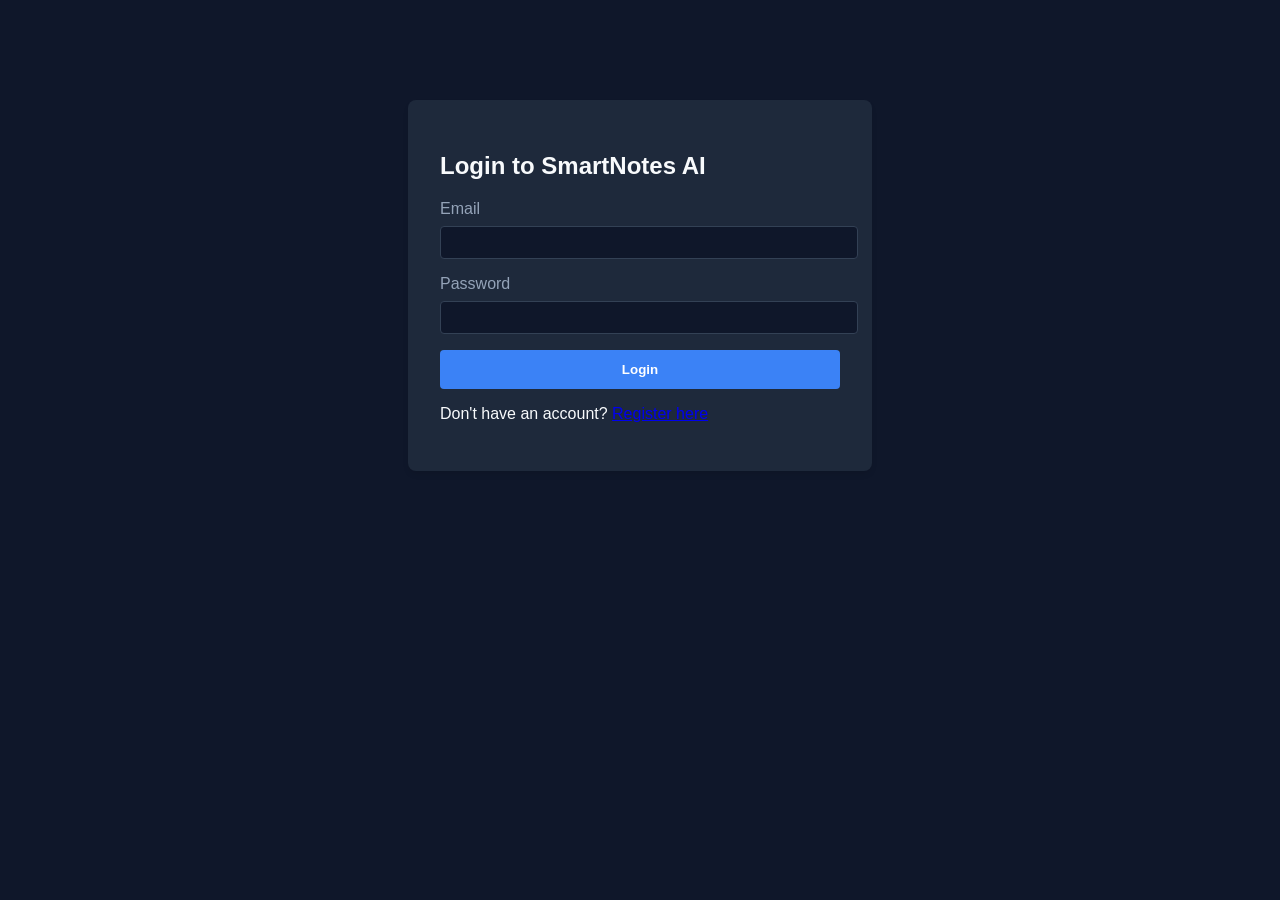
==== Web/index.html @ fc7d84e4 "add" ====
<!DOCTYPE html>
<html lang="en">
<head>
    <meta charset="UTF-8">
    <meta name="viewport" content="width=device-width, initial-scale=1.0">
    <title>SmartNotes AI - Dashboard</title>
    <link rel="stylesheet" href="css/style.css">
</head>
<body>
    <header class="navbar">
        <h1>SmartNotes AI</h1>
        <button id="logoutBtn" class="btn btn-secondary">Logout</button>
    </header>
    <main class="dashboard">
        <section class="stats-panel">
            <div class="stat-card"><h3>Documents</h3><p id="statDocs">0</p></div>
            <div class="stat-card"><h3>Quizzes</h3><p id="statQuizzes">0</p></div>
            <div class="stat-card"><h3>Avg Score</h3><p id="statScore">0%</p></div>
            <div class="stat-card"><h3>Streak</h3><p id="statStreak">0 Days</p></div>
        </section>
        
        <section class="documents-panel">
            <h2>Your Documents</h2>
            <div class="upload-section">
                <input type="file" id="pdfUpload" accept="application/pdf" />
                <button id="uploadBtn" class="btn">Upload PDF</button>
            </div>
            <div id="documentsList" class="doc-list">
                <!-- Document items will be rendered here -->
            </div>
        </section>

        <section class="study-panel">
            <h2>Due for Review</h2>
            <div id="dueList" class="due-list">
                <!-- Study plan items will be rendered here -->
            </div>
        </section>
    </main>
    <script src="js/app.js"></script>
</body>
</html>
---- Web/css/style.css ----
:root {
    --bg-color: #0f172a;
    --card-bg: #1e293b;
    --text-main: #f8fafc;
    --text-muted: #94a3b8;
    --primary: #3b82f6;
    --primary-hover: #2563eb;
    --danger: #ef4444;
}

body {
    margin: 0;
    font-family: 'Inter', -apple-system, sans-serif;
    background-color: var(--bg-color);
    color: var(--text-main);
}

.auth-container {
    max-width: 400px;
    margin: 100px auto;
    padding: 2rem;
    background: var(--card-bg);
    border-radius: 8px;
    box-shadow: 0 4px 6px -1px rgb(0 0 0 / 0.1);
}

.form-group {
    margin-bottom: 1rem;
}

.form-group label {
    display: block;
    margin-bottom: 0.5rem;
    color: var(--text-muted);
}

.form-group input {
    width: 100%;
    padding: 0.5rem;
    border: 1px solid #334155;
    background: #0f172a;
    color: white;
    border-radius: 4px;
}

.btn {
    width: 100%;
    padding: 0.75rem;
    background: var(--primary);
    color: white;
    border: none;
    border-radius: 4px;
    cursor: pointer;
    font-weight: bold;
    transition: background 0.2s;
}

.btn:hover {
    background: var(--primary-hover);
}

.btn-secondary {
    background: transparent;
    border: 1px solid var(--primary);
    width: auto;
}

.navbar {
    display: flex;
    justify-content: space-between;
    align-items: center;
    padding: 1rem 2rem;
    background: var(--card-bg);
    border-bottom: 1px solid #334155;
}

.dashboard {
    padding: 2rem;
    max-width: 1200px;
    margin: 0 auto;
}

.stats-panel {
    display: grid;
    grid-template-columns: repeat(auto-fit, minmax(200px, 1fr));
    gap: 1rem;
    margin-bottom: 2rem;
}

.stat-card {
    background: var(--card-bg);
    padding: 1.5rem;
    border-radius: 8px;
    text-align: center;
}

.stat-card h3 { margin: 0; font-size: 1rem; color: var(--text-muted); }
.stat-card p { margin: 0.5rem 0 0; font-size: 2rem; font-weight: bold; color: var(--primary); }

.documents-panel, .study-panel {
    background: var(--card-bg);
    padding: 2rem;
    border-radius: 8px;
    margin-bottom: 2rem;
}

.upload-section {
    margin-bottom: 1.5rem;
    display: flex;
    gap: 1rem;
}
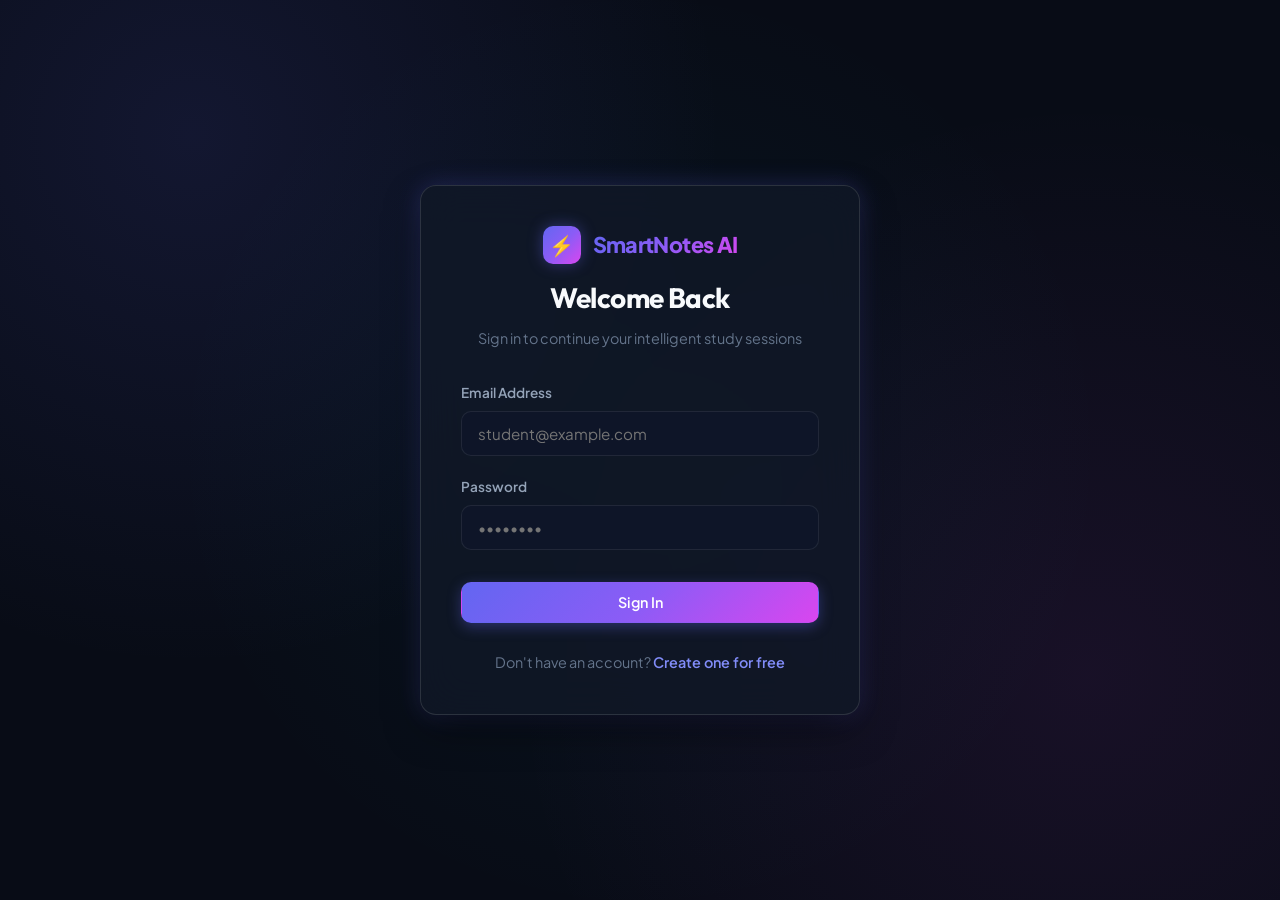
==== commit 5b1c3938: "ass" ====
--- a/Web/index.html
+++ b/Web/index.html
@@ -3,40 +3,316 @@
 <head>
     <meta charset="UTF-8">
     <meta name="viewport" content="width=device-width, initial-scale=1.0">
-    <title>SmartNotes AI - Dashboard</title>
+    <title>SmartNotes AI - Intelligent PDF Learning Platform</title>
     <link rel="stylesheet" href="css/style.css">
 </head>
 <body>
-    <header class="navbar">
-        <h1>SmartNotes AI</h1>
-        <button id="logoutBtn" class="btn btn-secondary">Logout</button>
-    </header>
-    <main class="dashboard">
-        <section class="stats-panel">
-            <div class="stat-card"><h3>Documents</h3><p id="statDocs">0</p></div>
-            <div class="stat-card"><h3>Quizzes</h3><p id="statQuizzes">0</p></div>
-            <div class="stat-card"><h3>Avg Score</h3><p id="statScore">0%</p></div>
-            <div class="stat-card"><h3>Streak</h3><p id="statStreak">0 Days</p></div>
-        </section>
-        
-        <section class="documents-panel">
-            <h2>Your Documents</h2>
-            <div class="upload-section">
-                <input type="file" id="pdfUpload" accept="application/pdf" />
-                <button id="uploadBtn" class="btn">Upload PDF</button>
-            </div>
-            <div id="documentsList" class="doc-list">
-                <!-- Document items will be rendered here -->
-            </div>
-        </section>
-
-        <section class="study-panel">
-            <h2>Due for Review</h2>
-            <div id="dueList" class="due-list">
-                <!-- Study plan items will be rendered here -->
-            </div>
-        </section>
-    </main>
+    <div class="app-container">
+        <!-- Top Navbar -->
+        <header class="navbar">
+            <div class="navbar-inner">
+                <div class="brand" onclick="navigateTo('dashboard')">
+                    <div class="brand-icon">⚡</div>
+                    <span class="brand-text">SmartNotes AI</span>
+                    <span class="brand-badge">PRO</span>
+                </div>
+                <div class="nav-actions">
+                    <button class="btn btn-secondary btn-sm" onclick="navigateTo('studyPlan')">📚 Study Plan</button>
+                    <div class="streak-pill" title="Consecutive learning streak">
+                        <span class="streak-flame">🔥</span>
+                        <span id="navStreak">0 Days</span>
+                    </div>
+                    <div class="user-profile">
+                        <div class="user-avatar" id="navAvatar">U</div>
+                        <span class="user-name" id="navUsername">User</span>
+                    </div>
+                    <button id="logoutBtn" class="btn btn-secondary btn-sm">Logout</button>
+                </div>
+            </div>
+        </header>
+
+        <main class="main-content">
+            <!-- ================= VIEW 1: DASHBOARD ================= -->
+            <div id="dashboardView" class="view-container active">
+                <!-- Stats Grid -->
+                <section class="stats-grid">
+                    <div class="stat-card">
+                        <div class="stat-icon-wrapper stat-icon-blue">📄</div>
+                        <div class="stat-details">
+                            <span class="stat-label">Documents Processed</span>
+                            <span class="stat-value" id="statDocs">0</span>
+                        </div>
+                    </div>
+                    <div class="stat-card">
+                        <div class="stat-icon-wrapper stat-icon-purple">🎯</div>
+                        <div class="stat-details">
+                            <span class="stat-label">Quizzes Completed</span>
+                            <span class="stat-value" id="statQuizzes">0</span>
+                        </div>
+                    </div>
+                    <div class="stat-card">
+                        <div class="stat-icon-wrapper stat-icon-green">📊</div>
+                        <div class="stat-details">
+                            <span class="stat-label">Average Score</span>
+                            <span class="stat-value" id="statScore">0%</span>
+                        </div>
+                    </div>
+                    <div class="stat-card">
+                        <div class="stat-icon-wrapper stat-icon-amber">🔥</div>
+                        <div class="stat-details">
+                            <span class="stat-label">Current Streak</span>
+                            <span class="stat-value" id="statStreak">0 Days</span>
+                        </div>
+                    </div>
+                </section>
+
+                <!-- PDF Upload Zone -->
+                <section class="section-panel">
+                    <div class="section-header">
+                        <div class="section-title-wrap">
+                            <h2 class="section-title">Upload Academic PDF</h2>
+                            <span class="section-badge">AI Map-Reduce Pipeline</span>
+                        </div>
+                    </div>
+
+                    <div class="upload-dropzone" id="uploadDropzone">
+                        <div class="upload-icon">📤</div>
+                        <div class="upload-title">Drop your academic PDF here or browse</div>
+                        <div class="upload-subtitle">Supports up to 50MB and ~150 pages. Instant text extraction, section detection & AI generation.</div>
+                        <input type="file" id="pdfUpload" class="upload-file-input" accept="application/pdf" />
+                        <button type="button" class="btn btn-primary" id="selectFileBtn">Select PDF File</button>
+                    </div>
+
+                    <div id="uploadStatusBox" class="upload-status-box">
+                        <span id="uploadSpinner">⏳</span>
+                        <span id="uploadStatusText">Processing upload...</span>
+                    </div>
+                </section>
+
+                <!-- Documents Grid Section -->
+                <section class="section-panel">
+                    <div class="section-header">
+                        <div class="section-title-wrap">
+                            <h2 class="section-title">Your Documents</h2>
+                            <span class="section-badge" id="docCountBadge">0 Total</span>
+                        </div>
+                        <button class="btn btn-secondary btn-sm" onclick="loadDashboard()">🔄 Refresh</button>
+                    </div>
+                    <div id="documentsGrid" class="doc-grid">
+                        <!-- Rendered by JS -->
+                    </div>
+                </section>
+
+                <!-- Due for Review (SM-2 Spaced Repetition) -->
+                <section class="section-panel">
+                    <div class="section-header">
+                        <div class="section-title-wrap">
+                            <h2 class="section-title">Due for Review (SM-2 Spaced Repetition)</h2>
+                            <span class="section-badge" id="dueCountBadge">0 Due</span>
+                        </div>
+                        <button class="btn btn-secondary btn-sm" onclick="navigateTo('studyPlan')">View Full Schedule →</button>
+                    </div>
+                    <div id="dueGrid" class="due-grid">
+                        <!-- Rendered by JS -->
+                    </div>
+                </section>
+
+                <!-- Recent Quiz Attempts -->
+                <section class="section-panel" id="recentAttemptsSection">
+                    <div class="section-header">
+                        <div class="section-title-wrap">
+                            <h2 class="section-title">Recent Quiz Performance</h2>
+                            <span class="section-badge">Mastery Progress</span>
+                        </div>
+                    </div>
+                    <div id="recentAttemptsList" class="doc-list">
+                        <!-- Rendered by JS -->
+                    </div>
+                </section>
+            </div>
+
+            <!-- ================= VIEW 2: DOCUMENT DETAIL ================= -->
+            <div id="documentDetailView" class="view-container">
+                <div class="detail-header">
+                    <span class="detail-nav-back" onclick="navigateTo('dashboard')">← Back to Dashboard</span>
+                </div>
+
+                <div class="detail-title-card">
+                    <div>
+                        <h2 id="detailDocTitle" style="font-size: 1.5rem; margin-bottom: 0.35rem;">Document Title</h2>
+                        <div class="doc-card-meta">
+                            <span id="detailPageCount">0 Pages</span>
+                            <span>•</span>
+                            <span id="detailSectionsCount">0 Sections</span>
+                            <span>•</span>
+                            <span id="detailCreatedAt">Uploaded: Date</span>
+                        </div>
+                    </div>
+                    <div id="detailStatusBadge"></div>
+                </div>
+
+                <!-- Tabs Navigation -->
+                <div class="tab-nav">
+                    <button class="tab-btn active" id="tabBtnNotes" onclick="switchDetailTab('notes')">📝 Structured Notes</button>
+                    <button class="tab-btn" id="tabBtnQuiz" onclick="switchDetailTab('quiz')">🎯 Mastery Quiz</button>
+                    <button class="tab-btn" id="tabBtnPlan" onclick="switchDetailTab('plan')">📅 Spaced Repetition Plan</button>
+                </div>
+
+                <!-- Tab 1: Notes Pane -->
+                <div class="tab-pane active" id="paneNotes">
+                    <div style="display: flex; justify-content: flex-end; margin-bottom: 1.25rem;">
+                        <button class="btn btn-secondary btn-sm" id="regenNotesBtn" onclick="regenerateNotes()">
+                            ✨ Regenerate Notes (AI)
+                        </button>
+                    </div>
+                    <div id="notesContainer">
+                        <!-- Notes rendered by JS -->
+                    </div>
+                </div>
+
+                <!-- Tab 2: Quiz Pane -->
+                <div class="tab-pane" id="paneQuiz">
+                    <div class="section-panel" style="text-align: center; padding: 2.5rem 1.5rem;">
+                        <h3 id="quizPaneTitle" style="font-size: 1.5rem; margin-bottom: 0.5rem;">Document Mastery Quiz</h3>
+                        <p style="color: var(--text-muted); margin-bottom: 1.5rem;" id="quizPaneSubtitle">
+                            Test your comprehension with auto-generated Multiple Choice and Short Answer questions.
+                        </p>
+                        <div style="display: flex; justify-content: center; gap: 1rem; flex-wrap: wrap;">
+                            <button class="btn btn-primary btn-lg" id="startQuizBtn" onclick="startQuizFromDetail()">
+                                🚀 Start Quiz Attempt
+                            </button>
+                            <button class="btn btn-secondary" onclick="regenerateQuiz()">
+                                🔄 Regenerate Questions (AI)
+                            </button>
+                        </div>
+                    </div>
+
+                    <div class="section-panel" style="margin-top: 1.5rem;">
+                        <h4 style="margin-bottom: 1rem;">Previous Quiz Attempts for this Document</h4>
+                        <div id="docQuizAttemptsList">
+                            <!-- Attempt history rendered by JS -->
+                        </div>
+                    </div>
+                </div>
+
+                <!-- Tab 3: Study Plan Pane -->
+                <div class="tab-pane" id="panePlan">
+                    <div class="section-panel">
+                        <h4 style="margin-bottom: 0.5rem;">Document Spaced Repetition Schedule</h4>
+                        <p style="color: var(--text-muted); font-size: 0.9rem; margin-bottom: 1.5rem;">
+                            Each section is tracked independently via the SuperMemo SM-2 algorithm. Complete quizzes or review sections to optimize retention intervals.
+                        </p>
+                        <div id="docStudyPlanGrid" class="due-grid">
+                            <!-- Items rendered by JS -->
+                        </div>
+                    </div>
+                </div>
+            </div>
+
+            <!-- ================= VIEW 3: ACTIVE QUIZ TAKING ================= -->
+            <div id="quizTakingView" class="view-container">
+                <div class="quiz-container">
+                    <div class="detail-header">
+                        <span class="detail-nav-back" onclick="exitQuiz()">← Exit Quiz</span>
+                        <span id="quizCounterText" style="font-weight: 700; color: var(--primary-light);">Question 1 of 6</span>
+                    </div>
+
+                    <div class="quiz-progress-bar-wrap">
+                        <div class="quiz-progress-bar" id="quizProgressBar"></div>
+                    </div>
+
+                    <!-- Question Card -->
+                    <div class="question-card" id="questionCard">
+                        <div class="question-meta-row">
+                            <span class="diff-badge diff-medium" id="qDiffBadge">MEDIUM</span>
+                            <span class="page-badge" id="qSectionBadge">Section</span>
+                            <span style="font-size: 0.8rem; color: var(--text-muted);" id="qTypeBadge">Multiple Choice</span>
+                        </div>
+
+                        <div class="question-prompt" id="qPromptText">
+                            What is the primary function of the core architecture?
+                        </div>
+
+                        <!-- Options for Multiple Choice -->
+                        <div class="options-container" id="qOptionsContainer">
+                            <!-- Rendered by JS -->
+                        </div>
+
+                        <!-- Input for Short Answer -->
+                        <div id="qShortAnswerContainer" style="display: none;">
+                            <label class="form-label">Type your explanation (graded semantically by Gemini):</label>
+                            <textarea class="short-answer-textarea" id="shortAnswerInput" placeholder="Enter your response here..."></textarea>
+                        </div>
+
+                        <!-- Action Button -->
+                        <div style="display: flex; justify-content: flex-end; margin-top: 1rem;">
+                            <button class="btn btn-primary" id="submitAnswerBtn" onclick="submitCurrentAnswer()">
+                                Submit Answer
+                            </button>
+                            <button class="btn btn-primary" id="nextQuestionBtn" onclick="nextQuestion()" style="display: none;">
+                                Next Question →
+                            </button>
+                        </div>
+
+                        <!-- Feedback Card -->
+                        <div class="feedback-card" id="answerFeedbackCard">
+                            <div class="feedback-title" id="feedbackTitle"></div>
+                            <div class="feedback-explanation" id="feedbackExplanation"></div>
+                        </div>
+                    </div>
+
+                    <!-- Completion Card (Shown at end) -->
+                    <div class="completion-card" id="quizCompletionCard" style="display: none;">
+                        <div class="trophy-icon">🏆</div>
+                        <h2 style="font-size: 2rem; margin-bottom: 0.5rem;">Quiz Complete!</h2>
+                        <div class="score-display" id="finalScoreDisplay">90%</div>
+                        <p id="finalScoreSummary" style="color: var(--text-muted); font-size: 1.05rem;">
+                            You answered 5 out of 6 questions correctly.
+                        </p>
+                        <div class="sm2-update-notice">
+                            <span>✨</span>
+                            <span>SM-2 Spaced Repetition study plan updated for this document!</span>
+                        </div>
+                        <div style="display: flex; justify-content: center; gap: 1rem;">
+                            <button class="btn btn-primary" onclick="returnFromQuiz()">View Document Notes</button>
+                            <button class="btn btn-secondary" onclick="navigateTo('dashboard')">Back to Dashboard</button>
+                        </div>
+                    </div>
+                </div>
+            </div>
+
+            <!-- ================= VIEW 4: FULL STUDY PLAN ================= -->
+            <div id="studyPlanView" class="view-container">
+                <div class="detail-header">
+                    <span class="detail-nav-back" onclick="navigateTo('dashboard')">← Back to Dashboard</span>
+                </div>
+
+                <div class="section-panel">
+                    <div class="section-header">
+                        <div class="section-title-wrap">
+                            <h2 class="section-title">Personalized Spaced Repetition Schedule</h2>
+                            <span class="section-badge">SuperMemo SM-2</span>
+                        </div>
+                        <div style="display: flex; gap: 0.5rem;">
+                            <button class="btn btn-secondary btn-sm active" id="filterDueBtn" onclick="loadStudyPlanFilter('due')">Due Now</button>
+                            <button class="btn btn-secondary btn-sm" id="filterWeekBtn" onclick="loadStudyPlanFilter('week')">This Week</button>
+                            <button class="btn btn-secondary btn-sm" id="filterAllBtn" onclick="loadStudyPlanFilter('all')">All Items</button>
+                        </div>
+                    </div>
+                    <p style="color: var(--text-muted); font-size: 0.9rem; margin-bottom: 1.5rem;">
+                        Rate how well you recall each section to advance its repetition interval (Grade 0 = Complete Blackout, Grade 5 = Perfect Recall).
+                    </p>
+                    <div id="allStudyPlanGrid" class="due-grid">
+                        <!-- Rendered by JS -->
+                    </div>
+                </div>
+            </div>
+        </main>
+    </div>
+
+    <!-- Toast Notification Container -->
+    <div class="toast-container" id="toastContainer"></div>
+
     <script src="js/app.js"></script>
 </body>
 </html>
--- a/Web/css/style.css
+++ b/Web/css/style.css
@@ -1,111 +1,1205 @@
+@import url('https://fonts.googleapis.com/css2?family=Outfit:wght@400;500;600;700;800&family=Plus+Jakarta+Sans:wght@300;400;500;600;700&display=swap');
+
 :root {
-    --bg-color: #0f172a;
-    --card-bg: #1e293b;
-    --text-main: #f8fafc;
-    --text-muted: #94a3b8;
-    --primary: #3b82f6;
-    --primary-hover: #2563eb;
-    --danger: #ef4444;
+    --bg-base: #080c16;
+    --bg-surface: #0f172a;
+    --bg-card: rgba(18, 26, 45, 0.7);
+    --bg-card-hover: rgba(26, 38, 64, 0.85);
+    --bg-glass: rgba(15, 23, 42, 0.75);
+    
+    --border-subtle: rgba(255, 255, 255, 0.08);
+    --border-card: rgba(255, 255, 255, 0.12);
+    --border-focus: #6366f1;
+    
+    --primary: #6366f1;
+    --primary-light: #818cf8;
+    --primary-dark: #4f46e5;
+    --primary-gradient: linear-gradient(135deg, #6366f1 0%, #8b5cf6 50%, #d946ef 100%);
+    --card-gradient: linear-gradient(180deg, rgba(255, 255, 255, 0.03) 0%, rgba(255, 255, 255, 0) 100%);
+    
+    --accent-cyan: #06b6d4;
+    --accent-purple: #a855f7;
+    --accent-amber: #f59e0b;
+    --accent-emerald: #10b981;
+    --accent-rose: #f43f5e;
+    
+    --text-primary: #f8fafc;
+    --text-secondary: #94a3b8;
+    --text-muted: #64748b;
+    
+    --radius-sm: 6px;
+    --radius-md: 10px;
+    --radius-lg: 16px;
+    --radius-full: 9999px;
+    
+    --shadow-sm: 0 2px 8px rgba(0, 0, 0, 0.3);
+    --shadow-md: 0 8px 24px -4px rgba(0, 0, 0, 0.45);
+    --shadow-lg: 0 16px 40px -8px rgba(0, 0, 0, 0.6);
+    --shadow-glow: 0 0 25px rgba(99, 102, 241, 0.25);
+}
+
+* {
+    box-sizing: border-box;
+    margin: 0;
+    padding: 0;
 }
 
 body {
-    margin: 0;
-    font-family: 'Inter', -apple-system, sans-serif;
-    background-color: var(--bg-color);
-    color: var(--text-main);
-}
-
-.auth-container {
-    max-width: 400px;
-    margin: 100px auto;
-    padding: 2rem;
-    background: var(--card-bg);
-    border-radius: 8px;
-    box-shadow: 0 4px 6px -1px rgb(0 0 0 / 0.1);
-}
-
-.form-group {
+    background-color: var(--bg-base);
+    background-image: 
+        radial-gradient(circle at 15% 15%, rgba(99, 102, 241, 0.12) 0%, transparent 40%),
+        radial-gradient(circle at 85% 75%, rgba(217, 70, 239, 0.08) 0%, transparent 45%),
+        radial-gradient(circle at 50% 50%, rgba(6, 182, 212, 0.05) 0%, transparent 60%);
+    background-attachment: fixed;
+    color: var(--text-primary);
+    font-family: 'Plus Jakarta Sans', -apple-system, BlinkMacSystemFont, sans-serif;
+    font-size: 15px;
+    line-height: 1.6;
+    min-height: 100vh;
+    -webkit-font-smoothing: antialiased;
+}
+
+h1, h2, h3, h4, h5, h6 {
+    font-family: 'Outfit', sans-serif;
+    color: var(--text-primary);
+    font-weight: 700;
+    letter-spacing: -0.02em;
+}
+
+/* --- Layout --- */
+.app-container {
+    display: flex;
+    flex-direction: column;
+    min-height: 100vh;
+}
+
+.main-content {
+    flex: 1;
+    max-width: 1240px;
+    width: 100%;
+    margin: 0 auto;
+    padding: 2rem 1.5rem 4rem;
+}
+
+/* --- Navigation Bar --- */
+.navbar {
+    position: sticky;
+    top: 0;
+    z-index: 100;
+    background: rgba(8, 12, 22, 0.85);
+    backdrop-filter: blur(16px);
+    -webkit-backdrop-filter: blur(16px);
+    border-bottom: 1px solid var(--border-subtle);
+    padding: 0.85rem 1.75rem;
+}
+
+.navbar-inner {
+    max-width: 1240px;
+    margin: 0 auto;
+    display: flex;
+    align-items: center;
+    justify-content: space-between;
+}
+
+.brand {
+    display: flex;
+    align-items: center;
+    gap: 0.75rem;
+    text-decoration: none;
+    cursor: pointer;
+}
+
+.brand-icon {
+    width: 38px;
+    height: 38px;
+    border-radius: var(--radius-md);
+    background: var(--primary-gradient);
+    display: flex;
+    align-items: center;
+    justify-content: center;
+    font-size: 1.25rem;
+    box-shadow: 0 0 15px rgba(99, 102, 241, 0.4);
+}
+
+.brand-text {
+    font-size: 1.35rem;
+    font-weight: 800;
+    background: var(--primary-gradient);
+    -webkit-background-clip: text;
+    -webkit-text-fill-color: transparent;
+    letter-spacing: -0.03em;
+}
+
+.brand-badge {
+    font-size: 0.65rem;
+    padding: 0.15rem 0.45rem;
+    border-radius: var(--radius-full);
+    background: rgba(99, 102, 241, 0.15);
+    color: var(--primary-light);
+    border: 1px solid rgba(99, 102, 241, 0.3);
+    text-transform: uppercase;
+    font-weight: 700;
+}
+
+.nav-actions {
+    display: flex;
+    align-items: center;
+    gap: 1.25rem;
+}
+
+.streak-pill {
+    display: flex;
+    align-items: center;
+    gap: 0.4rem;
+    padding: 0.4rem 0.85rem;
+    background: rgba(245, 158, 11, 0.12);
+    border: 1px solid rgba(245, 158, 11, 0.3);
+    border-radius: var(--radius-full);
+    font-size: 0.85rem;
+    font-weight: 600;
+    color: var(--accent-amber);
+}
+
+.streak-flame {
+    animation: flamePulse 1.5s infinite alternate ease-in-out;
+}
+
+@keyframes flamePulse {
+    0% { transform: scale(1); filter: drop-shadow(0 0 2px #f59e0b); }
+    100% { transform: scale(1.2); filter: drop-shadow(0 0 8px #f59e0b); }
+}
+
+.user-profile {
+    display: flex;
+    align-items: center;
+    gap: 0.6rem;
+}
+
+.user-avatar {
+    width: 36px;
+    height: 36px;
+    border-radius: 50%;
+    background: linear-gradient(135deg, #3b82f6, #8b5cf6);
+    display: flex;
+    align-items: center;
+    justify-content: center;
+    font-weight: 700;
+    color: white;
+    font-size: 0.9rem;
+    border: 1px solid rgba(255, 255, 255, 0.2);
+}
+
+.user-name {
+    font-weight: 600;
+    font-size: 0.9rem;
+    color: var(--text-primary);
+}
+
+/* --- Buttons --- */
+.btn {
+    display: inline-flex;
+    align-items: center;
+    justify-content: center;
+    gap: 0.5rem;
+    padding: 0.65rem 1.25rem;
+    font-size: 0.9rem;
+    font-weight: 600;
+    font-family: inherit;
+    border-radius: var(--radius-md);
+    border: 1px solid transparent;
+    cursor: pointer;
+    transition: all 0.2s cubic-bezier(0.16, 1, 0.3, 1);
+    text-decoration: none;
+    outline: none;
+}
+
+.btn-primary {
+    background: var(--primary-gradient);
+    color: white;
+    box-shadow: 0 4px 14px rgba(99, 102, 241, 0.35);
+}
+
+.btn-primary:hover:not(:disabled) {
+    transform: translateY(-2px);
+    box-shadow: 0 6px 20px rgba(99, 102, 241, 0.5);
+    filter: brightness(1.08);
+}
+
+.btn-secondary {
+    background: rgba(255, 255, 255, 0.05);
+    color: var(--text-primary);
+    border-color: var(--border-card);
+}
+
+.btn-secondary:hover:not(:disabled) {
+    background: rgba(255, 255, 255, 0.1);
+    border-color: rgba(255, 255, 255, 0.25);
+    transform: translateY(-1px);
+}
+
+.btn-outline {
+    background: transparent;
+    border-color: var(--primary);
+    color: var(--primary-light);
+}
+
+.btn-outline:hover:not(:disabled) {
+    background: rgba(99, 102, 241, 0.12);
+}
+
+.btn-danger {
+    background: rgba(244, 63, 94, 0.1);
+    border-color: rgba(244, 63, 94, 0.3);
+    color: #fda4af;
+}
+
+.btn-danger:hover:not(:disabled) {
+    background: var(--accent-rose);
+    color: white;
+    box-shadow: 0 4px 14px rgba(244, 63, 94, 0.4);
+}
+
+.btn-sm {
+    padding: 0.4rem 0.8rem;
+    font-size: 0.8rem;
+    border-radius: var(--radius-sm);
+}
+
+.btn-lg {
+    padding: 0.9rem 1.8rem;
+    font-size: 1rem;
+    border-radius: var(--radius-lg);
+}
+
+.btn:disabled {
+    opacity: 0.55;
+    cursor: not-allowed;
+    transform: none !important;
+}
+
+/* --- Stat Cards Grid --- */
+.stats-grid {
+    display: grid;
+    grid-template-columns: repeat(auto-fit, minmax(240px, 1fr));
+    gap: 1.25rem;
+    margin-bottom: 2.25rem;
+}
+
+.stat-card {
+    background: var(--bg-card);
+    border: 1px solid var(--border-subtle);
+    border-radius: var(--radius-lg);
+    padding: 1.5rem;
+    backdrop-filter: blur(12px);
+    transition: all 0.25s ease;
+    display: flex;
+    align-items: center;
+    gap: 1.25rem;
+    position: relative;
+    overflow: hidden;
+}
+
+.stat-card::before {
+    content: '';
+    position: absolute;
+    top: 0;
+    left: 0;
+    right: 0;
+    height: 2px;
+    background: var(--primary-gradient);
+    opacity: 0;
+    transition: opacity 0.3s ease;
+}
+
+.stat-card:hover {
+    border-color: var(--border-card);
+    transform: translateY(-2px);
+    box-shadow: var(--shadow-md);
+}
+
+.stat-card:hover::before {
+    opacity: 1;
+}
+
+.stat-icon-wrapper {
+    width: 52px;
+    height: 52px;
+    border-radius: var(--radius-md);
+    display: flex;
+    align-items: center;
+    justify-content: center;
+    font-size: 1.6rem;
+    flex-shrink: 0;
+}
+
+.stat-icon-blue { background: rgba(59, 130, 246, 0.15); border: 1px solid rgba(59, 130, 246, 0.3); }
+.stat-icon-purple { background: rgba(168, 85, 247, 0.15); border: 1px solid rgba(168, 85, 247, 0.3); }
+.stat-icon-green { background: rgba(16, 185, 129, 0.15); border: 1px solid rgba(16, 185, 129, 0.3); }
+.stat-icon-amber { background: rgba(245, 158, 11, 0.15); border: 1px solid rgba(245, 158, 11, 0.3); }
+
+.stat-details {
+    display: flex;
+    flex-direction: column;
+}
+
+.stat-label {
+    font-size: 0.85rem;
+    font-weight: 600;
+    text-transform: uppercase;
+    letter-spacing: 0.05em;
+    color: var(--text-muted);
+}
+
+.stat-value {
+    font-size: 2rem;
+    font-weight: 800;
+    font-family: 'Outfit', sans-serif;
+    color: var(--text-primary);
+    line-height: 1.2;
+    margin-top: 0.15rem;
+}
+
+/* --- Section Panel --- */
+.section-panel {
+    background: var(--bg-card);
+    border: 1px solid var(--border-subtle);
+    border-radius: var(--radius-lg);
+    padding: 1.75rem;
+    backdrop-filter: blur(12px);
+    margin-bottom: 2rem;
+}
+
+.section-header {
+    display: flex;
+    align-items: center;
+    justify-content: space-between;
+    margin-bottom: 1.5rem;
+    flex-wrap: wrap;
+    gap: 1rem;
+}
+
+.section-title-wrap {
+    display: flex;
+    align-items: center;
+    gap: 0.75rem;
+}
+
+.section-title {
+    font-size: 1.35rem;
+    font-weight: 700;
+}
+
+.section-badge {
+    font-size: 0.75rem;
+    font-weight: 600;
+    padding: 0.2rem 0.6rem;
+    background: rgba(99, 102, 241, 0.15);
+    color: var(--primary-light);
+    border-radius: var(--radius-full);
+}
+
+/* --- Upload Dropzone --- */
+.upload-dropzone {
+    border: 2px dashed rgba(99, 102, 241, 0.35);
+    background: rgba(15, 23, 42, 0.5);
+    border-radius: var(--radius-lg);
+    padding: 2.5rem 1.5rem;
+    text-align: center;
+    cursor: pointer;
+    transition: all 0.25s ease;
+    margin-bottom: 1.5rem;
+    position: relative;
+}
+
+.upload-dropzone:hover, .upload-dropzone.dragover {
+    border-color: var(--primary-light);
+    background: rgba(99, 102, 241, 0.08);
+    box-shadow: 0 0 25px rgba(99, 102, 241, 0.15);
+}
+
+.upload-icon {
+    font-size: 2.75rem;
+    margin-bottom: 0.75rem;
+    display: inline-block;
+    filter: drop-shadow(0 4px 10px rgba(99, 102, 241, 0.4));
+}
+
+.upload-title {
+    font-size: 1.15rem;
+    font-weight: 700;
+    margin-bottom: 0.35rem;
+}
+
+.upload-subtitle {
+    color: var(--text-muted);
+    font-size: 0.85rem;
+    margin-bottom: 1.25rem;
+}
+
+.upload-file-input {
+    display: none;
+}
+
+.upload-status-box {
+    margin-top: 1rem;
+    padding: 0.85rem 1.25rem;
+    border-radius: var(--radius-md);
+    background: rgba(99, 102, 241, 0.12);
+    border: 1px solid rgba(99, 102, 241, 0.25);
+    font-size: 0.9rem;
+    display: none;
+    align-items: center;
+    gap: 0.75rem;
+}
+
+/* --- Documents Grid & List --- */
+.doc-grid {
+    display: grid;
+    grid-template-columns: repeat(auto-fill, minmax(340px, 1fr));
+    gap: 1.25rem;
+}
+
+.doc-card {
+    background: var(--bg-surface);
+    border: 1px solid var(--border-subtle);
+    border-radius: var(--radius-lg);
+    padding: 1.35rem;
+    transition: all 0.25s cubic-bezier(0.16, 1, 0.3, 1);
+    display: flex;
+    flex-direction: column;
+    justify-content: space-between;
+    position: relative;
+}
+
+.doc-card:hover {
+    border-color: var(--border-card);
+    transform: translateY(-3px);
+    box-shadow: var(--shadow-md);
+}
+
+.doc-card-top {
+    display: flex;
+    align-items: flex-start;
+    gap: 0.85rem;
     margin-bottom: 1rem;
 }
 
-.form-group label {
+.doc-file-icon {
+    font-size: 1.75rem;
+    flex-shrink: 0;
+    margin-top: 0.1rem;
+}
+
+.doc-card-content {
+    flex: 1;
+    min-width: 0;
+}
+
+.doc-card-title {
+    font-size: 1.05rem;
+    font-weight: 700;
+    white-space: nowrap;
+    overflow: hidden;
+    text-overflow: ellipsis;
+    color: var(--text-primary);
+    margin-bottom: 0.25rem;
+}
+
+.doc-card-meta {
+    display: flex;
+    align-items: center;
+    gap: 0.6rem;
+    font-size: 0.8rem;
+    color: var(--text-muted);
+}
+
+.doc-card-bottom {
+    display: flex;
+    align-items: center;
+    justify-content: space-between;
+    padding-top: 1rem;
+    border-top: 1px solid var(--border-subtle);
+    gap: 0.5rem;
+    flex-wrap: wrap;
+}
+
+.doc-actions-group {
+    display: flex;
+    gap: 0.4rem;
+}
+
+/* --- Status Badges --- */
+.status-badge {
+    display: inline-flex;
+    align-items: center;
+    gap: 0.35rem;
+    padding: 0.25rem 0.65rem;
+    font-size: 0.75rem;
+    font-weight: 700;
+    border-radius: var(--radius-full);
+    text-transform: uppercase;
+    letter-spacing: 0.04em;
+}
+
+.status-ready {
+    background: rgba(16, 185, 129, 0.15);
+    color: var(--accent-emerald);
+    border: 1px solid rgba(16, 185, 129, 0.3);
+}
+
+.status-uploaded {
+    background: rgba(56, 189, 248, 0.15);
+    color: var(--accent-cyan);
+    border: 1px solid rgba(56, 189, 248, 0.3);
+}
+
+.status-extracting, .status-generating {
+    background: rgba(245, 158, 11, 0.15);
+    color: var(--accent-amber);
+    border: 1px solid rgba(245, 158, 11, 0.3);
+    animation: pulseBorder 1.5s infinite;
+}
+
+.status-failed {
+    background: rgba(244, 63, 94, 0.15);
+    color: var(--accent-rose);
+    border: 1px solid rgba(244, 63, 94, 0.3);
+}
+
+@keyframes pulseBorder {
+    0%, 100% { border-color: rgba(245, 158, 11, 0.3); opacity: 0.85; }
+    50% { border-color: rgba(245, 158, 11, 0.8); opacity: 1; }
+}
+
+.status-dot {
+    width: 6px;
+    height: 6px;
+    border-radius: 50%;
+    background-color: currentColor;
+}
+
+/* --- Due For Review Cards --- */
+.due-grid {
+    display: grid;
+    grid-template-columns: repeat(auto-fill, minmax(280px, 1fr));
+    gap: 1rem;
+}
+
+.due-card {
+    background: rgba(15, 23, 42, 0.6);
+    border: 1px solid var(--border-subtle);
+    border-radius: var(--radius-md);
+    padding: 1.15rem;
+    display: flex;
+    flex-direction: column;
+    justify-content: space-between;
+    transition: all 0.2s ease;
+}
+
+.due-card:hover {
+    border-color: rgba(99, 102, 241, 0.4);
+    transform: translateY(-2px);
+}
+
+.due-doc-title {
+    font-size: 0.78rem;
+    color: var(--primary-light);
+    font-weight: 600;
+    margin-bottom: 0.2rem;
+    text-transform: uppercase;
+}
+
+.due-heading {
+    font-weight: 700;
+    font-size: 0.95rem;
+    color: var(--text-primary);
+    margin-bottom: 0.65rem;
+}
+
+.due-meta {
+    display: flex;
+    justify-content: space-between;
+    align-items: center;
+    font-size: 0.8rem;
+    color: var(--text-muted);
+    margin-bottom: 0.85rem;
+}
+
+.due-badge-urgent {
+    color: var(--accent-rose);
+    font-weight: 700;
+}
+
+/* --- SM-2 Review Buttons --- */
+.grade-buttons-group {
+    display: grid;
+    grid-template-columns: repeat(6, 1fr);
+    gap: 0.35rem;
+    margin-top: 0.75rem;
+}
+
+.grade-btn {
+    padding: 0.5rem 0.2rem;
+    font-size: 0.75rem;
+    font-weight: 700;
+    border-radius: var(--radius-sm);
+    border: 1px solid var(--border-subtle);
+    background: rgba(255, 255, 255, 0.05);
+    color: var(--text-primary);
+    cursor: pointer;
+    text-align: center;
+    transition: all 0.15s ease;
+}
+
+.grade-btn:hover {
+    transform: translateY(-2px);
+}
+
+.grade-0 { border-color: #ef4444; color: #fca5a5; }
+.grade-0:hover { background: #ef4444; color: white; }
+.grade-1 { border-color: #f97316; color: #fdba74; }
+.grade-1:hover { background: #f97316; color: white; }
+.grade-2 { border-color: #f59e0b; color: #fde68a; }
+.grade-2:hover { background: #f59e0b; color: black; }
+.grade-3 { border-color: #84cc16; color: #bef264; }
+.grade-3:hover { background: #84cc16; color: black; }
+.grade-4 { border-color: #10b981; color: #6ee7b7; }
+.grade-4:hover { background: #10b981; color: white; }
+.grade-5 { border-color: #06b6d4; color: #67e8f9; }
+.grade-5:hover { background: #06b6d4; color: black; }
+
+/* --- Document Detail View (SPA) --- */
+.view-container {
+    display: none;
+}
+
+.view-container.active {
     display: block;
-    margin-bottom: 0.5rem;
+    animation: fadeIn 0.25s cubic-bezier(0.16, 1, 0.3, 1);
+}
+
+@keyframes fadeIn {
+    from { opacity: 0; transform: translateY(8px); }
+    to { opacity: 1; transform: translateY(0); }
+}
+
+.detail-header {
+    display: flex;
+    align-items: center;
+    justify-content: space-between;
+    margin-bottom: 1.5rem;
+    flex-wrap: wrap;
+    gap: 1rem;
+}
+
+.detail-nav-back {
+    display: inline-flex;
+    align-items: center;
+    gap: 0.5rem;
+    color: var(--text-secondary);
+    text-decoration: none;
+    font-weight: 600;
+    cursor: pointer;
+    font-size: 0.9rem;
+    transition: color 0.2s;
+}
+
+.detail-nav-back:hover {
+    color: var(--primary-light);
+}
+
+.detail-title-card {
+    background: var(--bg-card);
+    border: 1px solid var(--border-subtle);
+    border-radius: var(--radius-lg);
+    padding: 1.5rem 1.75rem;
+    margin-bottom: 1.5rem;
+    display: flex;
+    align-items: center;
+    justify-content: space-between;
+    flex-wrap: wrap;
+    gap: 1rem;
+}
+
+/* --- Tabs --- */
+.tab-nav {
+    display: flex;
+    gap: 0.5rem;
+    border-bottom: 1px solid var(--border-subtle);
+    margin-bottom: 1.75rem;
+    overflow-x: auto;
+}
+
+.tab-btn {
+    padding: 0.85rem 1.4rem;
+    background: transparent;
+    border: none;
+    border-bottom: 2px solid transparent;
     color: var(--text-muted);
-}
-
-.form-group input {
-    width: 100%;
-    padding: 0.5rem;
-    border: 1px solid #334155;
-    background: #0f172a;
+    font-family: inherit;
+    font-size: 0.95rem;
+    font-weight: 600;
+    cursor: pointer;
+    transition: all 0.2s ease;
+    display: flex;
+    align-items: center;
+    gap: 0.5rem;
+    white-space: nowrap;
+}
+
+.tab-btn:hover {
+    color: var(--text-primary);
+}
+
+.tab-btn.active {
+    color: var(--primary-light);
+    border-bottom-color: var(--primary);
+    background: rgba(99, 102, 241, 0.05);
+}
+
+.tab-pane {
+    display: none;
+}
+
+.tab-pane.active {
+    display: block;
+}
+
+/* --- Notes Viewer & Markdown --- */
+.note-item {
+    background: var(--bg-surface);
+    border: 1px solid var(--border-subtle);
+    border-radius: var(--radius-lg);
+    padding: 1.75rem;
+    margin-bottom: 1.5rem;
+    box-shadow: var(--shadow-sm);
+}
+
+.note-item-header {
+    display: flex;
+    align-items: center;
+    justify-content: space-between;
+    margin-bottom: 1rem;
+    padding-bottom: 0.75rem;
+    border-bottom: 1px solid var(--border-subtle);
+}
+
+.note-item-title {
+    font-size: 1.25rem;
+    font-weight: 700;
+    color: var(--text-primary);
+}
+
+.page-badge {
+    font-size: 0.75rem;
+    padding: 0.2rem 0.55rem;
+    background: rgba(6, 182, 212, 0.15);
+    color: var(--accent-cyan);
+    border: 1px solid rgba(6, 182, 212, 0.3);
+    border-radius: var(--radius-full);
+    font-weight: 600;
+}
+
+.markdown-body {
+    line-height: 1.75;
+    color: #e2e8f0;
+}
+
+.markdown-body h2 {
+    font-size: 1.2rem;
+    margin: 1.25rem 0 0.5rem;
+    color: #93c5fd;
+    border-left: 3px solid var(--primary);
+    padding-left: 0.5rem;
+}
+
+.markdown-body h3 {
+    font-size: 1.05rem;
+    margin: 1rem 0 0.4rem;
+    color: #cbd5e1;
+}
+
+.markdown-body p {
+    margin-bottom: 0.85rem;
+}
+
+.markdown-body ul, .markdown-body ol {
+    margin-left: 1.5rem;
+    margin-bottom: 0.85rem;
+}
+
+.markdown-body li {
+    margin-bottom: 0.35rem;
+}
+
+.markdown-body blockquote {
+    border-left: 4px solid var(--accent-cyan);
+    background: rgba(6, 182, 212, 0.08);
+    padding: 0.75rem 1rem;
+    border-radius: 0 var(--radius-sm) var(--radius-sm) 0;
+    margin: 1rem 0;
+    font-style: italic;
+    color: #e0f2fe;
+}
+
+.markdown-body strong {
     color: white;
-    border-radius: 4px;
-}
-
-.btn {
-    width: 100%;
-    padding: 0.75rem;
+    font-weight: 700;
+}
+
+.markdown-body code {
+    background: rgba(0, 0, 0, 0.3);
+    border: 1px solid rgba(255, 255, 255, 0.1);
+    padding: 0.15rem 0.4rem;
+    border-radius: var(--radius-sm);
+    font-family: monospace;
+    font-size: 0.85em;
+    color: #f472b6;
+}
+
+/* --- Quiz Taking Screen --- */
+.quiz-container {
+    max-width: 800px;
+    margin: 0 auto;
+}
+
+.quiz-progress-bar-wrap {
+    background: rgba(255, 255, 255, 0.08);
+    height: 8px;
+    border-radius: var(--radius-full);
+    overflow: hidden;
+    margin-bottom: 1.5rem;
+}
+
+.quiz-progress-bar {
+    height: 100%;
+    background: var(--primary-gradient);
+    width: 0%;
+    transition: width 0.3s ease;
+}
+
+.question-card {
+    background: var(--bg-card);
+    border: 1px solid var(--border-card);
+    border-radius: var(--radius-lg);
+    padding: 2.25rem;
+    margin-bottom: 1.5rem;
+    box-shadow: var(--shadow-lg);
+}
+
+.question-meta-row {
+    display: flex;
+    align-items: center;
+    justify-content: space-between;
+    margin-bottom: 1.25rem;
+}
+
+.diff-badge {
+    padding: 0.2rem 0.6rem;
+    font-size: 0.75rem;
+    font-weight: 700;
+    border-radius: var(--radius-full);
+    text-transform: uppercase;
+}
+
+.diff-easy { background: rgba(16, 185, 129, 0.15); color: var(--accent-emerald); }
+.diff-medium { background: rgba(245, 158, 11, 0.15); color: var(--accent-amber); }
+.diff-hard { background: rgba(244, 63, 94, 0.15); color: var(--accent-rose); }
+
+.question-prompt {
+    font-size: 1.25rem;
+    font-weight: 700;
+    line-height: 1.5;
+    margin-bottom: 1.75rem;
+    color: var(--text-primary);
+}
+
+.options-container {
+    display: flex;
+    flex-direction: column;
+    gap: 0.75rem;
+    margin-bottom: 1.5rem;
+}
+
+.option-item {
+    display: flex;
+    align-items: center;
+    gap: 1rem;
+    padding: 1rem 1.25rem;
+    border: 1px solid var(--border-subtle);
+    border-radius: var(--radius-md);
+    background: rgba(15, 23, 42, 0.6);
+    cursor: pointer;
+    transition: all 0.2s ease;
+}
+
+.option-item:hover:not(.disabled) {
+    border-color: var(--primary);
+    background: rgba(99, 102, 241, 0.08);
+}
+
+.option-item.selected {
+    border-color: var(--primary-light);
+    background: rgba(99, 102, 241, 0.18);
+    box-shadow: 0 0 15px rgba(99, 102, 241, 0.2);
+}
+
+.option-letter {
+    width: 28px;
+    height: 28px;
+    border-radius: 50%;
+    background: rgba(255, 255, 255, 0.08);
+    display: flex;
+    align-items: center;
+    justify-content: center;
+    font-weight: 700;
+    font-size: 0.85rem;
+    flex-shrink: 0;
+}
+
+.option-item.selected .option-letter {
     background: var(--primary);
     color: white;
-    border: none;
-    border-radius: 4px;
-    cursor: pointer;
-    font-weight: bold;
-    transition: background 0.2s;
-}
-
-.btn:hover {
-    background: var(--primary-hover);
-}
-
-.btn-secondary {
-    background: transparent;
-    border: 1px solid var(--primary);
-    width: auto;
-}
-
-.navbar {
-    display: flex;
-    justify-content: space-between;
-    align-items: center;
-    padding: 1rem 2rem;
-    background: var(--card-bg);
-    border-bottom: 1px solid #334155;
-}
-
-.dashboard {
-    padding: 2rem;
-    max-width: 1200px;
-    margin: 0 auto;
-}
-
-.stats-panel {
-    display: grid;
-    grid-template-columns: repeat(auto-fit, minmax(200px, 1fr));
-    gap: 1rem;
+}
+
+.short-answer-textarea {
+    width: 100%;
+    min-height: 110px;
+    background: rgba(15, 23, 42, 0.8);
+    border: 1px solid var(--border-subtle);
+    border-radius: var(--radius-md);
+    padding: 1rem;
+    color: var(--text-primary);
+    font-family: inherit;
+    font-size: 0.95rem;
+    line-height: 1.5;
+    margin-bottom: 1.25rem;
+    resize: vertical;
+}
+
+.short-answer-textarea:focus {
+    outline: none;
+    border-color: var(--primary);
+    box-shadow: 0 0 15px rgba(99, 102, 241, 0.25);
+}
+
+.feedback-card {
+    border-radius: var(--radius-md);
+    padding: 1.25rem;
+    margin-bottom: 1.5rem;
+    display: none;
+    animation: fadeIn 0.3s ease;
+}
+
+.feedback-card.correct {
+    background: rgba(16, 185, 129, 0.12);
+    border: 1px solid rgba(16, 185, 129, 0.35);
+    color: #a7f3d0;
+}
+
+.feedback-card.incorrect {
+    background: rgba(244, 63, 94, 0.12);
+    border: 1px solid rgba(244, 63, 94, 0.35);
+    color: #fecdd3;
+}
+
+.feedback-title {
+    font-weight: 700;
+    font-size: 1rem;
+    margin-bottom: 0.35rem;
+    display: flex;
+    align-items: center;
+    gap: 0.5rem;
+}
+
+.feedback-explanation {
+    font-size: 0.9rem;
+    line-height: 1.5;
+    color: #e2e8f0;
+}
+
+/* --- Quiz Completion Summary --- */
+.completion-card {
+    text-align: center;
+    padding: 3rem 2rem;
+    background: var(--bg-card);
+    border: 1px solid var(--border-card);
+    border-radius: var(--radius-lg);
+    box-shadow: var(--shadow-lg);
+}
+
+.trophy-icon {
+    font-size: 4rem;
+    margin-bottom: 1rem;
+    display: inline-block;
+    filter: drop-shadow(0 0 20px rgba(245, 158, 11, 0.4));
+}
+
+.score-display {
+    font-size: 3.5rem;
+    font-weight: 800;
+    font-family: 'Outfit', sans-serif;
+    background: var(--primary-gradient);
+    -webkit-background-clip: text;
+    -webkit-text-fill-color: transparent;
+    margin-bottom: 0.5rem;
+}
+
+.sm2-update-notice {
+    display: inline-flex;
+    align-items: center;
+    gap: 0.5rem;
+    background: rgba(16, 185, 129, 0.12);
+    border: 1px solid rgba(16, 185, 129, 0.3);
+    border-radius: var(--radius-full);
+    padding: 0.4rem 1rem;
+    color: var(--accent-emerald);
+    font-size: 0.85rem;
+    font-weight: 600;
+    margin: 1.25rem 0 2rem;
+}
+
+/* --- Auth Pages --- */
+.auth-wrapper {
+    min-height: 100vh;
+    display: flex;
+    align-items: center;
+    justify-content: center;
+    padding: 2rem 1rem;
+}
+
+.auth-card {
+    width: 100%;
+    max-width: 440px;
+    background: rgba(17, 24, 39, 0.8);
+    border: 1px solid var(--border-card);
+    border-radius: var(--radius-lg);
+    padding: 2.5rem;
+    backdrop-filter: blur(20px);
+    box-shadow: var(--shadow-lg), var(--shadow-glow);
+}
+
+.auth-header {
+    text-align: center;
     margin-bottom: 2rem;
 }
 
-.stat-card {
-    background: var(--card-bg);
-    padding: 1.5rem;
-    border-radius: 8px;
+.auth-header h2 {
+    font-size: 1.75rem;
+    margin-top: 0.75rem;
+    margin-bottom: 0.35rem;
+}
+
+.auth-header p {
+    color: var(--text-muted);
+    font-size: 0.9rem;
+}
+
+.form-group {
+    margin-bottom: 1.25rem;
+}
+
+.form-label {
+    display: block;
+    margin-bottom: 0.45rem;
+    font-size: 0.85rem;
+    font-weight: 600;
+    color: var(--text-secondary);
+}
+
+.form-input {
+    width: 100%;
+    padding: 0.75rem 1rem;
+    background: rgba(15, 23, 42, 0.9);
+    border: 1px solid var(--border-subtle);
+    border-radius: var(--radius-md);
+    color: white;
+    font-family: inherit;
+    font-size: 0.95rem;
+    transition: all 0.2s;
+}
+
+.form-input:focus {
+    outline: none;
+    border-color: var(--primary);
+    box-shadow: 0 0 15px rgba(99, 102, 241, 0.25);
+}
+
+.auth-footer {
     text-align: center;
-}
-
-.stat-card h3 { margin: 0; font-size: 1rem; color: var(--text-muted); }
-.stat-card p { margin: 0.5rem 0 0; font-size: 2rem; font-weight: bold; color: var(--primary); }
-
-.documents-panel, .study-panel {
-    background: var(--card-bg);
-    padding: 2rem;
-    border-radius: 8px;
-    margin-bottom: 2rem;
-}
-
-.upload-section {
-    margin-bottom: 1.5rem;
-    display: flex;
-    gap: 1rem;
-}
+    margin-top: 1.75rem;
+    color: var(--text-muted);
+    font-size: 0.9rem;
+}
+
+.auth-footer a {
+    color: var(--primary-light);
+    text-decoration: none;
+    font-weight: 600;
+}
+
+.auth-footer a:hover {
+    text-decoration: underline;
+}
+
+/* --- Toast Notification --- */
+.toast-container {
+    position: fixed;
+    bottom: 1.5rem;
+    right: 1.5rem;
+    z-index: 1000;
+    display: flex;
+    flex-direction: column;
+    gap: 0.75rem;
+    pointer-events: none;
+}
+
+.toast {
+    pointer-events: auto;
+    background: rgba(15, 23, 42, 0.95);
+    border: 1px solid var(--border-card);
+    border-radius: var(--radius-md);
+    padding: 0.85rem 1.25rem;
+    box-shadow: var(--shadow-lg);
+    display: flex;
+    align-items: center;
+    gap: 0.75rem;
+    min-width: 280px;
+    max-width: 400px;
+    animation: toastSlideIn 0.3s ease;
+}
+
+@keyframes toastSlideIn {
+    from { transform: translateX(100%); opacity: 0; }
+    to { transform: translateX(0); opacity: 1; }
+}
+
+.toast-success { border-color: rgba(16, 185, 129, 0.5); }
+.toast-error { border-color: rgba(244, 63, 94, 0.5); }
+
+/* --- Responsive Adjustments --- */
+@media (max-width: 768px) {
+    .navbar {
+        padding: 0.75rem 1rem;
+    }
+    
+    .main-content {
+        padding: 1.25rem 1rem 3rem;
+    }
+    
+    .stats-grid {
+        grid-template-columns: 1fr;
+    }
+    
+    .doc-grid {
+        grid-template-columns: 1fr;
+    }
+    
+    .auth-card {
+        padding: 1.75rem;
+    }
+    
+    .question-card {
+        padding: 1.5rem;
+    }
+}
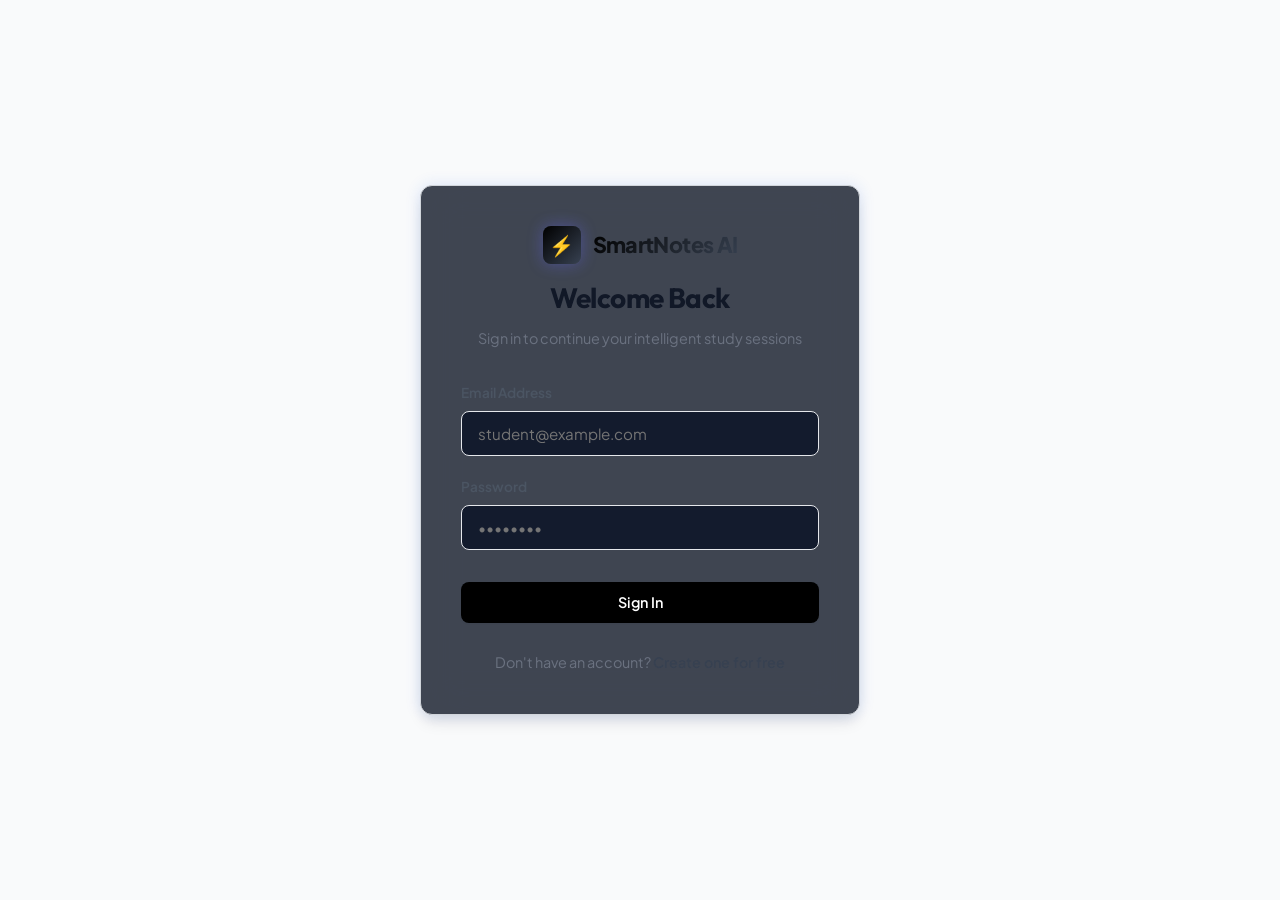
==== commit cb1d404b: "done" ====
--- a/Web/index.html
+++ b/Web/index.html
@@ -8,30 +8,51 @@
 </head>
 <body>
     <div class="app-container">
-        <!-- Top Navbar -->
-        <header class="navbar">
-            <div class="navbar-inner">
+        <!-- Sidebar Navigation -->
+        <aside class="sidebar">
+            <div class="sidebar-header">
                 <div class="brand" onclick="navigateTo('dashboard')">
                     <div class="brand-icon">⚡</div>
                     <span class="brand-text">SmartNotes AI</span>
-                    <span class="brand-badge">PRO</span>
-                </div>
+                </div>
+            </div>
+            
+            <nav class="sidebar-nav">
+                <div class="sidebar-link active" id="nav-dashboard" onclick="navigateTo('dashboard')">
+                    <span>📊</span> Dashboard
+                </div>
+                <div class="sidebar-link" id="nav-studyPlan" onclick="navigateTo('studyPlan')">
+                    <span>📚</span> Study Plan
+                </div>
+                <!-- Additional SaaS Links can go here -->
+                <div class="sidebar-link" onclick="alert('Feature coming soon!')">
+                    <span>⚙️</span> Settings
+                </div>
+            </nav>
+
+            <div class="sidebar-footer">
+                <div class="user-profile" style="margin-bottom: 1rem;">
+                    <div class="user-avatar" id="navAvatar" style="background: var(--accent-tertiary);">U</div>
+                    <div>
+                        <div class="user-name" id="navUsername">User</div>
+                        <div style="font-size: 0.75rem; color: var(--text-muted);">Pro Plan</div>
+                    </div>
+                </div>
+                <button id="logoutBtn" class="btn btn-secondary btn-sm" style="width: 100%;">Logout</button>
+            </div>
+        </aside>
+
+        <main class="main-content">
+            <!-- Content Header -->
+            <header class="content-header">
+                <h1 id="pageTitle" style="font-size: 1.5rem; margin: 0;">Dashboard</h1>
                 <div class="nav-actions">
-                    <button class="btn btn-secondary btn-sm" onclick="navigateTo('studyPlan')">📚 Study Plan</button>
-                    <div class="streak-pill" title="Consecutive learning streak">
+                    <div class="streak-pill" title="Consecutive learning streak" style="border-color: var(--accent-tertiary); background: rgba(37,99,235,0.1); color: var(--accent-tertiary);">
                         <span class="streak-flame">🔥</span>
-                        <span id="navStreak">0 Days</span>
-                    </div>
-                    <div class="user-profile">
-                        <div class="user-avatar" id="navAvatar">U</div>
-                        <span class="user-name" id="navUsername">User</span>
-                    </div>
-                    <button id="logoutBtn" class="btn btn-secondary btn-sm">Logout</button>
-                </div>
-            </div>
-        </header>
-
-        <main class="main-content">
+                        <span id="navStreak" style="color: var(--accent-tertiary);">0 Days</span>
+                    </div>
+                </div>
+            </header>
             <!-- ================= VIEW 1: DASHBOARD ================= -->
             <div id="dashboardView" class="view-container active">
                 <!-- Stats Grid -->
--- a/Web/css/style.css
+++ b/Web/css/style.css
@@ -1,41 +1,42 @@
 @import url('https://fonts.googleapis.com/css2?family=Outfit:wght@400;500;600;700;800&family=Plus+Jakarta+Sans:wght@300;400;500;600;700&display=swap');
 
 :root {
-    --bg-base: #080c16;
-    --bg-surface: #0f172a;
-    --bg-card: rgba(18, 26, 45, 0.7);
-    --bg-card-hover: rgba(26, 38, 64, 0.85);
-    --bg-glass: rgba(15, 23, 42, 0.75);
+    --bg-base: #f9fafb;
+    --bg-surface: #ffffff;
+    --bg-card: #ffffff;
+    --bg-card-hover: #f3f4f6;
+    --bg-glass: rgba(255, 255, 255, 0.9);
     
-    --border-subtle: rgba(255, 255, 255, 0.08);
-    --border-card: rgba(255, 255, 255, 0.12);
-    --border-focus: #6366f1;
+    --border-subtle: #e5e7eb;
+    --border-card: #d1d5db;
+    --border-focus: #2563eb;
     
-    --primary: #6366f1;
-    --primary-light: #818cf8;
-    --primary-dark: #4f46e5;
-    --primary-gradient: linear-gradient(135deg, #6366f1 0%, #8b5cf6 50%, #d946ef 100%);
-    --card-gradient: linear-gradient(180deg, rgba(255, 255, 255, 0.03) 0%, rgba(255, 255, 255, 0) 100%);
+    --primary: #000000;
+    --primary-light: #374151;
+    --primary-dark: #000000;
+    --primary-gradient: linear-gradient(135deg, #000000 0%, #374151 100%);
+    --card-gradient: linear-gradient(180deg, #ffffff 0%, #f9fafb 100%);
     
-    --accent-cyan: #06b6d4;
-    --accent-purple: #a855f7;
-    --accent-amber: #f59e0b;
-    --accent-emerald: #10b981;
-    --accent-rose: #f43f5e;
+    --accent-tertiary: #2563eb; /* Blue for highlights */
+    --accent-cyan: #0284c7;
+    --accent-purple: #7c3aed;
+    --accent-amber: #d97706;
+    --accent-emerald: #059669;
+    --accent-rose: #e11d48;
     
-    --text-primary: #f8fafc;
-    --text-secondary: #94a3b8;
-    --text-muted: #64748b;
+    --text-primary: #111827;
+    --text-secondary: #4b5563;
+    --text-muted: #6b7280;
     
-    --radius-sm: 6px;
-    --radius-md: 10px;
-    --radius-lg: 16px;
+    --radius-sm: 4px;
+    --radius-md: 8px;
+    --radius-lg: 12px;
     --radius-full: 9999px;
     
-    --shadow-sm: 0 2px 8px rgba(0, 0, 0, 0.3);
-    --shadow-md: 0 8px 24px -4px rgba(0, 0, 0, 0.45);
-    --shadow-lg: 0 16px 40px -8px rgba(0, 0, 0, 0.6);
-    --shadow-glow: 0 0 25px rgba(99, 102, 241, 0.25);
+    --shadow-sm: 0 1px 2px rgba(0, 0, 0, 0.05);
+    --shadow-md: 0 4px 6px -1px rgba(0, 0, 0, 0.1);
+    --shadow-lg: 0 10px 15px -3px rgba(0, 0, 0, 0.1);
+    --shadow-glow: 0 0 15px rgba(37, 99, 235, 0.15);
 }
 
 * {
@@ -46,11 +47,6 @@
 
 body {
     background-color: var(--bg-base);
-    background-image: 
-        radial-gradient(circle at 15% 15%, rgba(99, 102, 241, 0.12) 0%, transparent 40%),
-        radial-gradient(circle at 85% 75%, rgba(217, 70, 239, 0.08) 0%, transparent 45%),
-        radial-gradient(circle at 50% 50%, rgba(6, 182, 212, 0.05) 0%, transparent 60%);
-    background-attachment: fixed;
     color: var(--text-primary);
     font-family: 'Plus Jakarta Sans', -apple-system, BlinkMacSystemFont, sans-serif;
     font-size: 15px;
@@ -69,36 +65,84 @@
 /* --- Layout --- */
 .app-container {
     display: flex;
+    min-height: 100vh;
+}
+
+/* Sidebar Layout */
+.sidebar {
+    width: 260px;
+    background: var(--bg-surface);
+    border-right: 1px solid var(--border-subtle);
+    display: flex;
     flex-direction: column;
-    min-height: 100vh;
+    position: fixed;
+    top: 0;
+    bottom: 0;
+    left: 0;
+    z-index: 100;
+}
+
+.sidebar-header {
+    padding: 1.5rem;
+    border-bottom: 1px solid var(--border-subtle);
+}
+
+.sidebar-nav {
+    flex: 1;
+    padding: 1.5rem 1rem;
+    display: flex;
+    flex-direction: column;
+    gap: 0.5rem;
+}
+
+.sidebar-link {
+    display: flex;
+    align-items: center;
+    gap: 0.75rem;
+    padding: 0.75rem 1rem;
+    color: var(--text-secondary);
+    text-decoration: none;
+    font-weight: 600;
+    border-radius: var(--radius-md);
+    transition: all 0.2s;
+    cursor: pointer;
+}
+
+.sidebar-link:hover {
+    background: var(--bg-card-hover);
+    color: var(--text-primary);
+}
+
+.sidebar-link.active {
+    background: var(--bg-card-hover);
+    color: var(--primary);
+}
+
+.sidebar-footer {
+    padding: 1.5rem;
+    border-top: 1px solid var(--border-subtle);
 }
 
 .main-content {
     flex: 1;
-    max-width: 1240px;
+    margin-left: 260px;
+    max-width: calc(100% - 260px);
     width: 100%;
-    margin: 0 auto;
-    padding: 2rem 1.5rem 4rem;
-}
-
-/* --- Navigation Bar --- */
+    padding: 2rem 3rem 4rem;
+}
+
+/* --- Top Header (Main Content Area) --- */
+.content-header {
+    display: flex;
+    align-items: center;
+    justify-content: space-between;
+    padding-bottom: 1.5rem;
+    margin-bottom: 2rem;
+    border-bottom: 1px solid var(--border-subtle);
+}
+
 .navbar {
-    position: sticky;
-    top: 0;
-    z-index: 100;
-    background: rgba(8, 12, 22, 0.85);
-    backdrop-filter: blur(16px);
-    -webkit-backdrop-filter: blur(16px);
-    border-bottom: 1px solid var(--border-subtle);
-    padding: 0.85rem 1.75rem;
-}
-
-.navbar-inner {
-    max-width: 1240px;
-    margin: 0 auto;
-    display: flex;
-    align-items: center;
-    justify-content: space-between;
+    display: none; /* We moved navigation to sidebar and content header */
 }
 
 .brand {
@@ -214,15 +258,15 @@
 }
 
 .btn-primary {
-    background: var(--primary-gradient);
+    background: var(--primary);
     color: white;
-    box-shadow: 0 4px 14px rgba(99, 102, 241, 0.35);
+    box-shadow: var(--shadow-sm);
 }
 
 .btn-primary:hover:not(:disabled) {
-    transform: translateY(-2px);
-    box-shadow: 0 6px 20px rgba(99, 102, 241, 0.5);
-    filter: brightness(1.08);
+    transform: translateY(-1px);
+    background: var(--primary-light);
+    box-shadow: var(--shadow-md);
 }
 
 .btn-secondary {
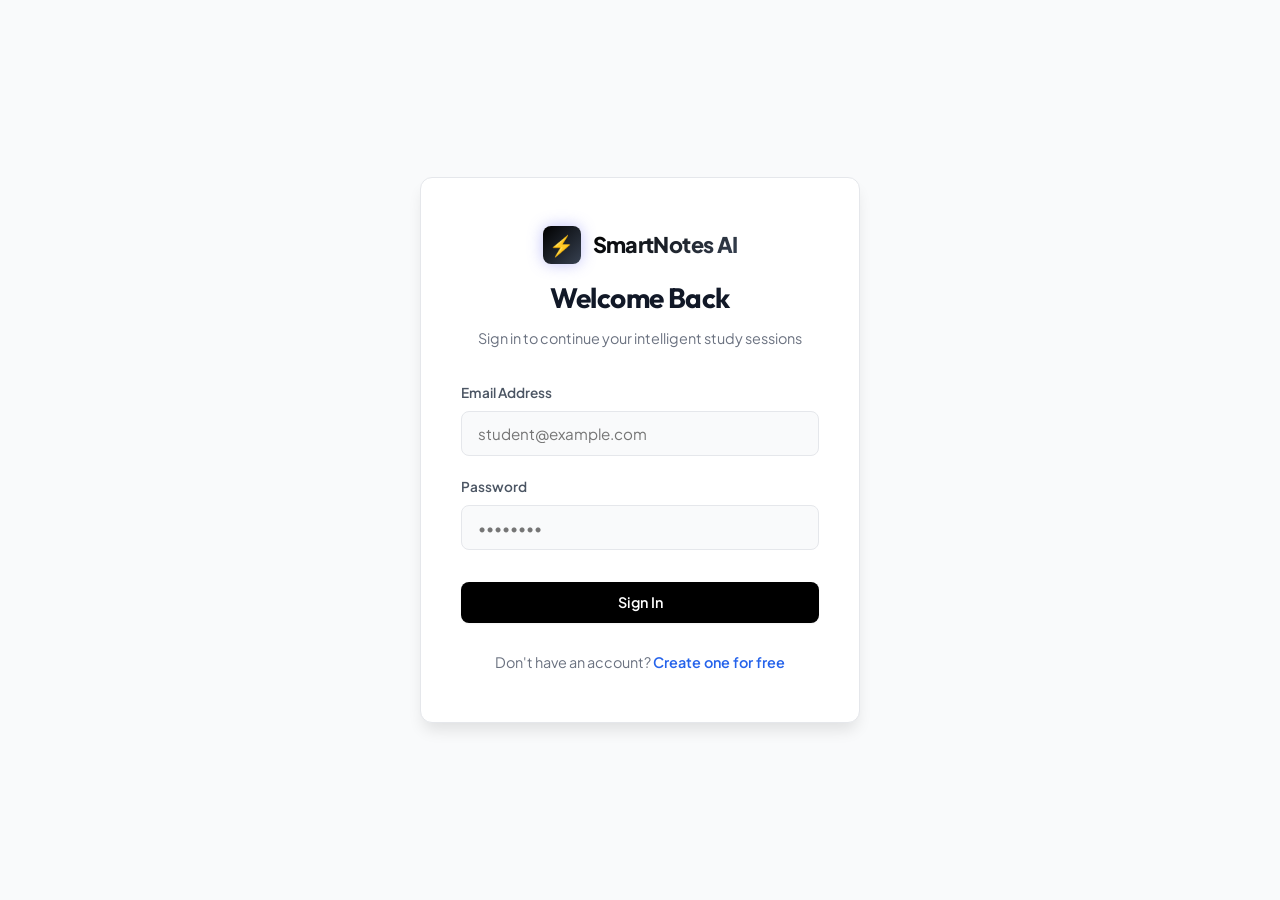
==== commit e5e4401a: "add" ====
--- a/Web/index.html
+++ b/Web/index.html
@@ -1,11 +1,13 @@
 <!DOCTYPE html>
 <html lang="en">
+
 <head>
     <meta charset="UTF-8">
     <meta name="viewport" content="width=device-width, initial-scale=1.0">
     <title>SmartNotes AI - Intelligent PDF Learning Platform</title>
     <link rel="stylesheet" href="css/style.css">
 </head>
+
 <body>
     <div class="app-container">
         <!-- Sidebar Navigation -->
@@ -16,7 +18,7 @@
                     <span class="brand-text">SmartNotes AI</span>
                 </div>
             </div>
-            
+
             <nav class="sidebar-nav">
                 <div class="sidebar-link active" id="nav-dashboard" onclick="navigateTo('dashboard')">
                     <span>📊</span> Dashboard
@@ -24,9 +26,8 @@
                 <div class="sidebar-link" id="nav-studyPlan" onclick="navigateTo('studyPlan')">
                     <span>📚</span> Study Plan
                 </div>
-                <!-- Additional SaaS Links can go here -->
-                <div class="sidebar-link" onclick="alert('Feature coming soon!')">
-                    <span>⚙️</span> Settings
+                <div class="sidebar-link" id="nav-admin" onclick="navigateTo('admin')">
+                    <span>⚙️</span> Admin Panel
                 </div>
             </nav>
 
@@ -47,7 +48,8 @@
             <header class="content-header">
                 <h1 id="pageTitle" style="font-size: 1.5rem; margin: 0;">Dashboard</h1>
                 <div class="nav-actions">
-                    <div class="streak-pill" title="Consecutive learning streak" style="border-color: var(--accent-tertiary); background: rgba(37,99,235,0.1); color: var(--accent-tertiary);">
+                    <div class="streak-pill" title="Consecutive learning streak"
+                        style="border-color: var(--accent-tertiary); background: rgba(37,99,235,0.1); color: var(--accent-tertiary);">
                         <span class="streak-flame">🔥</span>
                         <span id="navStreak" style="color: var(--accent-tertiary);">0 Days</span>
                     </div>
@@ -99,7 +101,8 @@
                     <div class="upload-dropzone" id="uploadDropzone">
                         <div class="upload-icon">📤</div>
                         <div class="upload-title">Drop your academic PDF here or browse</div>
-                        <div class="upload-subtitle">Supports up to 50MB and ~150 pages. Instant text extraction, section detection & AI generation.</div>
+                        <div class="upload-subtitle">Supports up to 50MB and ~150 pages. Instant text extraction,
+                            section detection & AI generation.</div>
                         <input type="file" id="pdfUpload" class="upload-file-input" accept="application/pdf" />
                         <button type="button" class="btn btn-primary" id="selectFileBtn">Select PDF File</button>
                     </div>
@@ -131,7 +134,8 @@
                             <h2 class="section-title">Due for Review (SM-2 Spaced Repetition)</h2>
                             <span class="section-badge" id="dueCountBadge">0 Due</span>
                         </div>
-                        <button class="btn btn-secondary btn-sm" onclick="navigateTo('studyPlan')">View Full Schedule →</button>
+                        <button class="btn btn-secondary btn-sm" onclick="navigateTo('studyPlan')">View Full Schedule
+                            →</button>
                     </div>
                     <div id="dueGrid" class="due-grid">
                         <!-- Rendered by JS -->
@@ -174,9 +178,11 @@
 
                 <!-- Tabs Navigation -->
                 <div class="tab-nav">
-                    <button class="tab-btn active" id="tabBtnNotes" onclick="switchDetailTab('notes')">📝 Structured Notes</button>
+                    <button class="tab-btn active" id="tabBtnNotes" onclick="switchDetailTab('notes')">📝 Structured
+                        Notes</button>
                     <button class="tab-btn" id="tabBtnQuiz" onclick="switchDetailTab('quiz')">🎯 Mastery Quiz</button>
-                    <button class="tab-btn" id="tabBtnPlan" onclick="switchDetailTab('plan')">📅 Spaced Repetition Plan</button>
+                    <button class="tab-btn" id="tabBtnPlan" onclick="switchDetailTab('plan')">📅 Spaced Repetition
+                        Plan</button>
                 </div>
 
                 <!-- Tab 1: Notes Pane -->
@@ -194,7 +200,8 @@
                 <!-- Tab 2: Quiz Pane -->
                 <div class="tab-pane" id="paneQuiz">
                     <div class="section-panel" style="text-align: center; padding: 2.5rem 1.5rem;">
-                        <h3 id="quizPaneTitle" style="font-size: 1.5rem; margin-bottom: 0.5rem;">Document Mastery Quiz</h3>
+                        <h3 id="quizPaneTitle" style="font-size: 1.5rem; margin-bottom: 0.5rem;">Document Mastery Quiz
+                        </h3>
                         <p style="color: var(--text-muted); margin-bottom: 1.5rem;" id="quizPaneSubtitle">
                             Test your comprehension with auto-generated Multiple Choice and Short Answer questions.
                         </p>
@@ -221,7 +228,8 @@
                     <div class="section-panel">
                         <h4 style="margin-bottom: 0.5rem;">Document Spaced Repetition Schedule</h4>
                         <p style="color: var(--text-muted); font-size: 0.9rem; margin-bottom: 1.5rem;">
-                            Each section is tracked independently via the SuperMemo SM-2 algorithm. Complete quizzes or review sections to optimize retention intervals.
+                            Each section is tracked independently via the SuperMemo SM-2 algorithm. Complete quizzes or
+                            review sections to optimize retention intervals.
                         </p>
                         <div id="docStudyPlanGrid" class="due-grid">
                             <!-- Items rendered by JS -->
@@ -235,7 +243,8 @@
                 <div class="quiz-container">
                     <div class="detail-header">
                         <span class="detail-nav-back" onclick="exitQuiz()">← Exit Quiz</span>
-                        <span id="quizCounterText" style="font-weight: 700; color: var(--primary-light);">Question 1 of 6</span>
+                        <span id="quizCounterText" style="font-weight: 700; color: var(--primary-light);">Question 1 of
+                            6</span>
                     </div>
 
                     <div class="quiz-progress-bar-wrap">
@@ -247,7 +256,8 @@
                         <div class="question-meta-row">
                             <span class="diff-badge diff-medium" id="qDiffBadge">MEDIUM</span>
                             <span class="page-badge" id="qSectionBadge">Section</span>
-                            <span style="font-size: 0.8rem; color: var(--text-muted);" id="qTypeBadge">Multiple Choice</span>
+                            <span style="font-size: 0.8rem; color: var(--text-muted);" id="qTypeBadge">Multiple
+                                Choice</span>
                         </div>
 
                         <div class="question-prompt" id="qPromptText">
@@ -262,7 +272,8 @@
                         <!-- Input for Short Answer -->
                         <div id="qShortAnswerContainer" style="display: none;">
                             <label class="form-label">Type your explanation (graded semantically by Gemini):</label>
-                            <textarea class="short-answer-textarea" id="shortAnswerInput" placeholder="Enter your response here..."></textarea>
+                            <textarea class="short-answer-textarea" id="shortAnswerInput"
+                                placeholder="Enter your response here..."></textarea>
                         </div>
 
                         <!-- Action Button -->
@@ -270,7 +281,8 @@
                             <button class="btn btn-primary" id="submitAnswerBtn" onclick="submitCurrentAnswer()">
                                 Submit Answer
                             </button>
-                            <button class="btn btn-primary" id="nextQuestionBtn" onclick="nextQuestion()" style="display: none;">
+                            <button class="btn btn-primary" id="nextQuestionBtn" onclick="nextQuestion()"
+                                style="display: none;">
                                 Next Question →
                             </button>
                         </div>
@@ -296,7 +308,8 @@
                         </div>
                         <div style="display: flex; justify-content: center; gap: 1rem;">
                             <button class="btn btn-primary" onclick="returnFromQuiz()">View Document Notes</button>
-                            <button class="btn btn-secondary" onclick="navigateTo('dashboard')">Back to Dashboard</button>
+                            <button class="btn btn-secondary" onclick="navigateTo('dashboard')">Back to
+                                Dashboard</button>
                         </div>
                     </div>
                 </div>
@@ -315,19 +328,99 @@
                             <span class="section-badge">SuperMemo SM-2</span>
                         </div>
                         <div style="display: flex; gap: 0.5rem;">
-                            <button class="btn btn-secondary btn-sm active" id="filterDueBtn" onclick="loadStudyPlanFilter('due')">Due Now</button>
-                            <button class="btn btn-secondary btn-sm" id="filterWeekBtn" onclick="loadStudyPlanFilter('week')">This Week</button>
-                            <button class="btn btn-secondary btn-sm" id="filterAllBtn" onclick="loadStudyPlanFilter('all')">All Items</button>
+                            <button class="btn btn-secondary btn-sm active" id="filterDueBtn"
+                                onclick="loadStudyPlanFilter('due')">Due Now</button>
+                            <button class="btn btn-secondary btn-sm" id="filterWeekBtn"
+                                onclick="loadStudyPlanFilter('week')">This Week</button>
+                            <button class="btn btn-secondary btn-sm" id="filterAllBtn"
+                                onclick="loadStudyPlanFilter('all')">All Items</button>
                         </div>
                     </div>
                     <p style="color: var(--text-muted); font-size: 0.9rem; margin-bottom: 1.5rem;">
-                        Rate how well you recall each section to advance its repetition interval (Grade 0 = Complete Blackout, Grade 5 = Perfect Recall).
+                        Rate how well you recall each section to advance its repetition interval (Grade 0 = Complete
+                        Blackout, Grade 5 = Perfect Recall).
                     </p>
                     <div id="allStudyPlanGrid" class="due-grid">
                         <!-- Rendered by JS -->
                     </div>
                 </div>
             </div>
+            <!-- ================= VIEW 5: ADMIN PANEL ================= -->
+            <div id="adminView" class="view-container">
+                <section class="stats-grid">
+                    <div class="stat-card">
+                        <div class="stat-icon-wrapper stat-icon-blue">👥</div>
+                        <div class="stat-details">
+                            <span class="stat-label">Total Users</span>
+                            <span class="stat-value" id="adminTotalUsers">0</span>
+                        </div>
+                    </div>
+                    <div class="stat-card">
+                        <div class="stat-icon-wrapper stat-icon-purple">📄</div>
+                        <div class="stat-details">
+                            <span class="stat-label">Total Documents</span>
+                            <span class="stat-value" id="adminTotalDocs">0</span>
+                        </div>
+                    </div>
+                    <div class="stat-card">
+                        <div class="stat-icon-wrapper stat-icon-green">🎯</div>
+                        <div class="stat-details">
+                            <span class="stat-label">Total Quizzes</span>
+                            <span class="stat-value" id="adminTotalQuizzes">0</span>
+                        </div>
+                    </div>
+                    <div class="stat-card">
+                        <div class="stat-icon-wrapper stat-icon-amber">🧠</div>
+                        <div class="stat-details">
+                            <span class="stat-label">Total Quiz Attempts</span>
+                            <span class="stat-value" id="adminTotalAttempts">0</span>
+                        </div>
+                    </div>
+                </section>
+
+                <section class="section-panel">
+                    <div class="section-header">
+                        <h2 class="section-title">Registered Users</h2>
+                    </div>
+                    <div class="table-responsive" style="overflow-x: auto;">
+                        <table style="width: 100%; border-collapse: collapse; text-align: left;">
+                            <thead>
+                                <tr style="border-bottom: 2px solid var(--border-subtle);">
+                                    <th style="padding: 1rem; color: var(--text-muted);">Name</th>
+                                    <th style="padding: 1rem; color: var(--text-muted);">Email</th>
+                                    <th style="padding: 1rem; color: var(--text-muted);">Joined Date</th>
+                                    <th style="padding: 1rem; color: var(--text-muted);">Docs Processed</th>
+                                </tr>
+                            </thead>
+                            <tbody id="adminUsersList">
+                                <!-- Rendered by JS -->
+                            </tbody>
+                        </table>
+                    </div>
+                </section>
+
+                <section class="section-panel">
+                    <div class="section-header">
+                        <h2 class="section-title">System Documents</h2>
+                    </div>
+                    <div class="table-responsive" style="overflow-x: auto;">
+                        <table style="width: 100%; border-collapse: collapse; text-align: left;">
+                            <thead>
+                                <tr style="border-bottom: 2px solid var(--border-subtle);">
+                                    <th style="padding: 1rem; color: var(--text-muted);">Document</th>
+                                    <th style="padding: 1rem; color: var(--text-muted);">Uploaded By</th>
+                                    <th style="padding: 1rem; color: var(--text-muted);">Status</th>
+                                    <th style="padding: 1rem; color: var(--text-muted);">Pages</th>
+                                    <th style="padding: 1rem; color: var(--text-muted);">Date</th>
+                                </tr>
+                            </thead>
+                            <tbody id="adminDocsList">
+                                <!-- Rendered by JS -->
+                            </tbody>
+                        </table>
+                    </div>
+                </section>
+            </div>
         </main>
     </div>
 
@@ -336,4 +429,5 @@
 
     <script src="js/app.js"></script>
 </body>
-</html>
+
+</html>
--- a/Web/css/style.css
+++ b/Web/css/style.css
@@ -444,10 +444,10 @@
 
 /* --- Upload Dropzone --- */
 .upload-dropzone {
-    border: 2px dashed rgba(99, 102, 241, 0.35);
-    background: rgba(15, 23, 42, 0.5);
+    border: 2px dashed rgba(37, 99, 235, 0.4);
+    background: rgba(37, 99, 235, 0.03);
     border-radius: var(--radius-lg);
-    padding: 2.5rem 1.5rem;
+    padding: 3rem 1.5rem;
     text-align: center;
     cursor: pointer;
     transition: all 0.25s ease;
@@ -456,9 +456,9 @@
 }
 
 .upload-dropzone:hover, .upload-dropzone.dragover {
-    border-color: var(--primary-light);
-    background: rgba(99, 102, 241, 0.08);
-    box-shadow: 0 0 25px rgba(99, 102, 241, 0.15);
+    border-color: var(--primary);
+    background: rgba(37, 99, 235, 0.08);
+    box-shadow: 0 0 20px rgba(37, 99, 235, 0.1);
 }
 
 .upload-icon {
@@ -630,7 +630,7 @@
 }
 
 .due-card {
-    background: rgba(15, 23, 42, 0.6);
+    background: var(--bg-surface);
     border: 1px solid var(--border-subtle);
     border-radius: var(--radius-md);
     padding: 1.15rem;
@@ -638,6 +638,7 @@
     flex-direction: column;
     justify-content: space-between;
     transition: all 0.2s ease;
+    box-shadow: var(--shadow-sm);
 }
 
 .due-card:hover {
@@ -846,21 +847,21 @@
 
 .markdown-body {
     line-height: 1.75;
-    color: #e2e8f0;
+    color: var(--text-primary);
 }
 
 .markdown-body h2 {
     font-size: 1.2rem;
     margin: 1.25rem 0 0.5rem;
-    color: #93c5fd;
-    border-left: 3px solid var(--primary);
+    color: var(--text-primary);
+    border-left: 3px solid var(--accent-tertiary);
     padding-left: 0.5rem;
 }
 
 .markdown-body h3 {
     font-size: 1.05rem;
     margin: 1rem 0 0.4rem;
-    color: #cbd5e1;
+    color: var(--text-secondary);
 }
 
 .markdown-body p {
@@ -878,27 +879,27 @@
 
 .markdown-body blockquote {
     border-left: 4px solid var(--accent-cyan);
-    background: rgba(6, 182, 212, 0.08);
+    background: rgba(2, 132, 199, 0.05);
     padding: 0.75rem 1rem;
     border-radius: 0 var(--radius-sm) var(--radius-sm) 0;
     margin: 1rem 0;
     font-style: italic;
-    color: #e0f2fe;
+    color: var(--text-secondary);
 }
 
 .markdown-body strong {
-    color: white;
+    color: var(--text-primary);
     font-weight: 700;
 }
 
 .markdown-body code {
-    background: rgba(0, 0, 0, 0.3);
-    border: 1px solid rgba(255, 255, 255, 0.1);
+    background: rgba(0, 0, 0, 0.05);
+    border: 1px solid var(--border-subtle);
     padding: 0.15rem 0.4rem;
     border-radius: var(--radius-sm);
     font-family: monospace;
     font-size: 0.85em;
-    color: #f472b6;
+    color: var(--accent-rose);
 }
 
 /* --- Quiz Taking Screen --- */
@@ -972,27 +973,28 @@
     padding: 1rem 1.25rem;
     border: 1px solid var(--border-subtle);
     border-radius: var(--radius-md);
-    background: rgba(15, 23, 42, 0.6);
+    background: var(--bg-surface);
     cursor: pointer;
     transition: all 0.2s ease;
+    box-shadow: var(--shadow-sm);
 }
 
 .option-item:hover:not(.disabled) {
-    border-color: var(--primary);
-    background: rgba(99, 102, 241, 0.08);
+    border-color: var(--accent-tertiary);
+    background: rgba(37, 99, 235, 0.04);
 }
 
 .option-item.selected {
-    border-color: var(--primary-light);
-    background: rgba(99, 102, 241, 0.18);
-    box-shadow: 0 0 15px rgba(99, 102, 241, 0.2);
+    border-color: var(--accent-tertiary);
+    background: rgba(37, 99, 235, 0.1);
+    box-shadow: 0 0 15px rgba(37, 99, 235, 0.15);
 }
 
 .option-letter {
     width: 28px;
     height: 28px;
     border-radius: 50%;
-    background: rgba(255, 255, 255, 0.08);
+    background: rgba(0, 0, 0, 0.05);
     display: flex;
     align-items: center;
     justify-content: center;
@@ -1002,14 +1004,14 @@
 }
 
 .option-item.selected .option-letter {
-    background: var(--primary);
+    background: var(--accent-tertiary);
     color: white;
 }
 
 .short-answer-textarea {
     width: 100%;
     min-height: 110px;
-    background: rgba(15, 23, 42, 0.8);
+    background: var(--bg-surface);
     border: 1px solid var(--border-subtle);
     border-radius: var(--radius-md);
     padding: 1rem;
@@ -1019,12 +1021,13 @@
     line-height: 1.5;
     margin-bottom: 1.25rem;
     resize: vertical;
+    box-shadow: inset 0 1px 3px rgba(0,0,0,0.05);
 }
 
 .short-answer-textarea:focus {
     outline: none;
-    border-color: var(--primary);
-    box-shadow: 0 0 15px rgba(99, 102, 241, 0.25);
+    border-color: var(--accent-tertiary);
+    box-shadow: 0 0 0 3px rgba(37, 99, 235, 0.2);
 }
 
 .feedback-card {
@@ -1115,12 +1118,11 @@
 .auth-card {
     width: 100%;
     max-width: 440px;
-    background: rgba(17, 24, 39, 0.8);
-    border: 1px solid var(--border-card);
+    background: var(--bg-surface);
+    border: 1px solid var(--border-subtle);
     border-radius: var(--radius-lg);
-    padding: 2.5rem;
-    backdrop-filter: blur(20px);
-    box-shadow: var(--shadow-lg), var(--shadow-glow);
+    padding: 3rem 2.5rem;
+    box-shadow: var(--shadow-lg);
 }
 
 .auth-header {
@@ -1154,10 +1156,10 @@
 .form-input {
     width: 100%;
     padding: 0.75rem 1rem;
-    background: rgba(15, 23, 42, 0.9);
+    background: var(--bg-base);
     border: 1px solid var(--border-subtle);
     border-radius: var(--radius-md);
-    color: white;
+    color: var(--text-primary);
     font-family: inherit;
     font-size: 0.95rem;
     transition: all 0.2s;
@@ -1165,8 +1167,8 @@
 
 .form-input:focus {
     outline: none;
-    border-color: var(--primary);
-    box-shadow: 0 0 15px rgba(99, 102, 241, 0.25);
+    border-color: var(--accent-tertiary);
+    box-shadow: 0 0 0 3px rgba(37, 99, 235, 0.2);
 }
 
 .auth-footer {
@@ -1177,7 +1179,7 @@
 }
 
 .auth-footer a {
-    color: var(--primary-light);
+    color: var(--accent-tertiary);
     text-decoration: none;
     font-weight: 600;
 }
@@ -1200,10 +1202,10 @@
 
 .toast {
     pointer-events: auto;
-    background: rgba(15, 23, 42, 0.95);
-    border: 1px solid var(--border-card);
+    background: var(--bg-surface);
+    border: 1px solid var(--border-subtle);
     border-radius: var(--radius-md);
-    padding: 0.85rem 1.25rem;
+    padding: 1rem 1.25rem;
     box-shadow: var(--shadow-lg);
     display: flex;
     align-items: center;
@@ -1211,6 +1213,7 @@
     min-width: 280px;
     max-width: 400px;
     animation: toastSlideIn 0.3s ease;
+    color: var(--text-primary);
 }
 
 @keyframes toastSlideIn {
